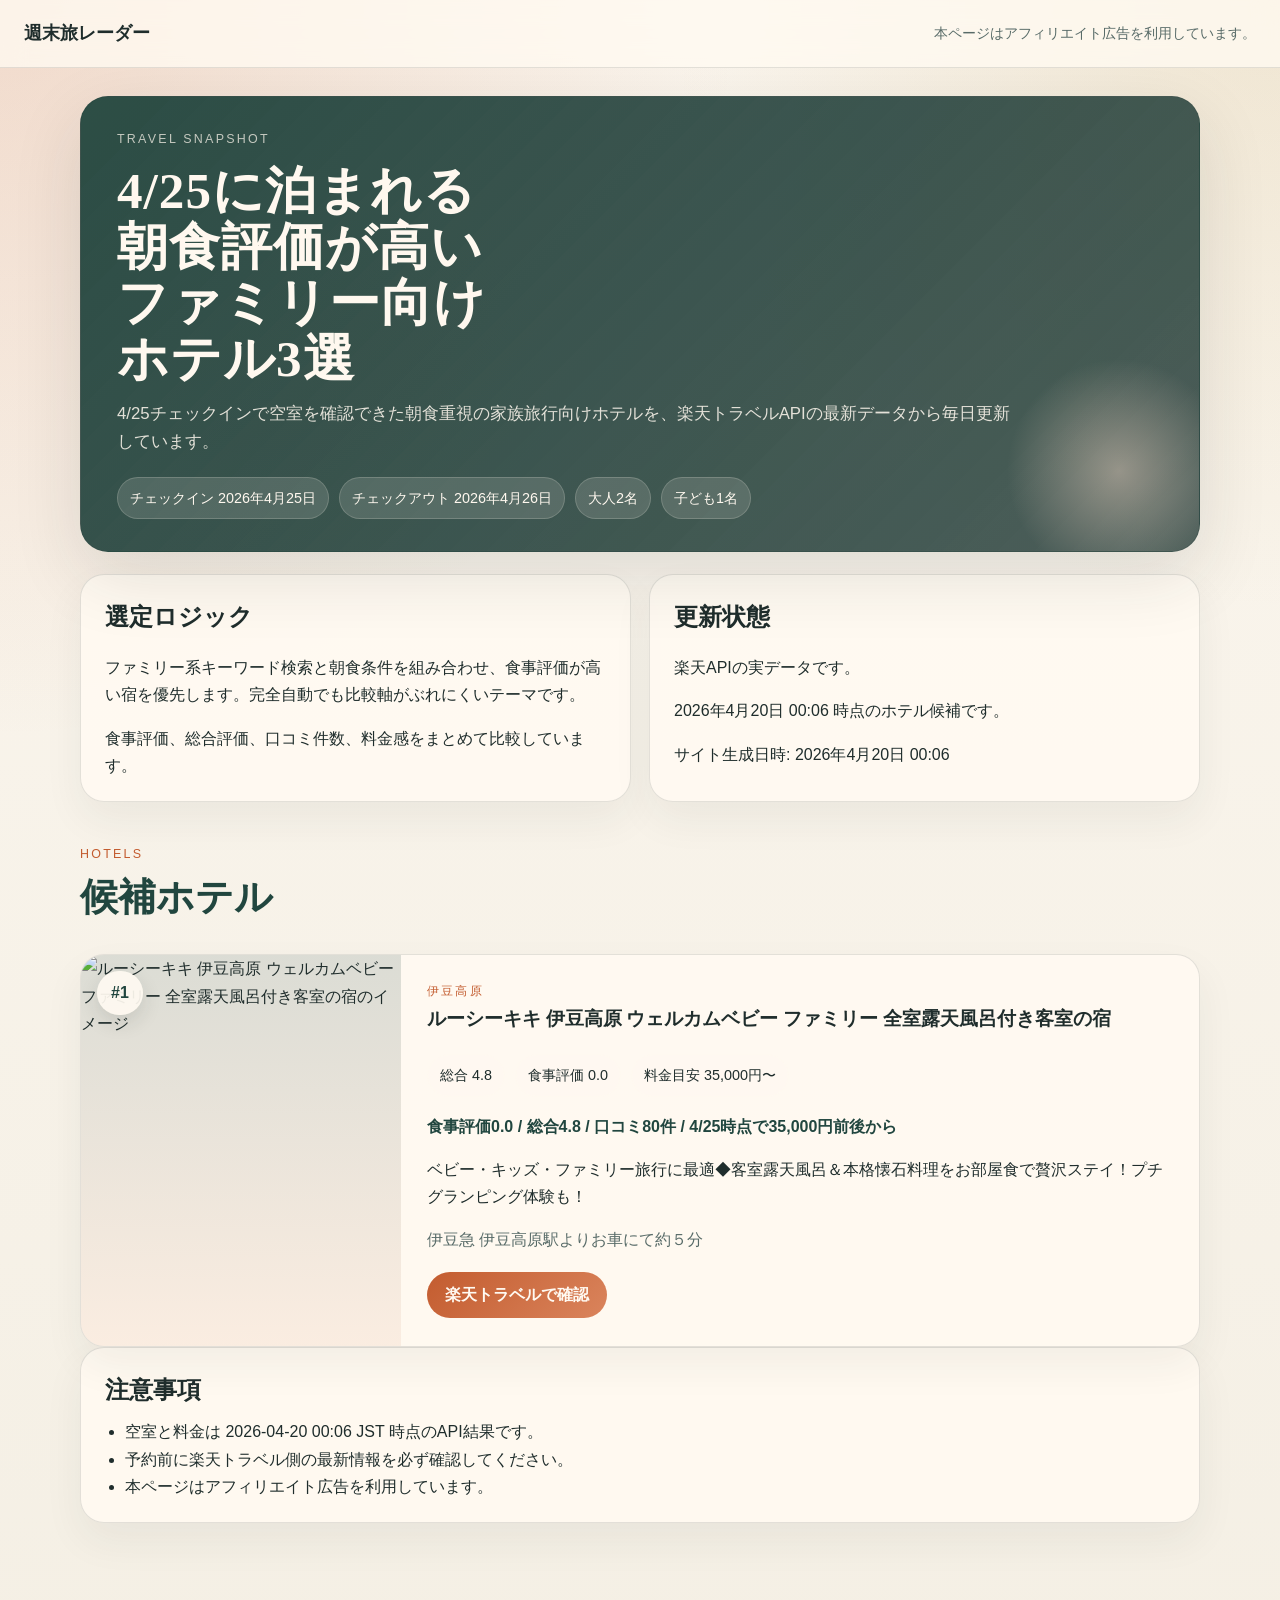
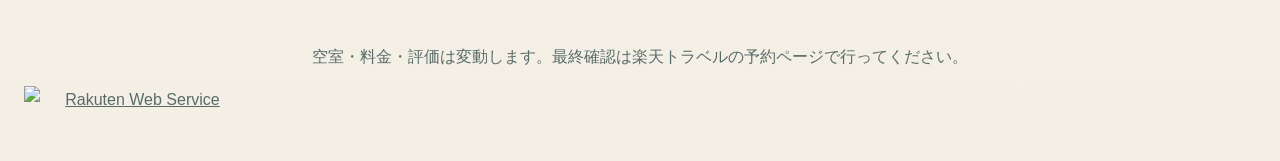
==== site/posts/family-breakfast/index.html @ 31a55001 "Update travel site (2026-04-20 00:06 JST)" ====
<!DOCTYPE html>
<html lang="ja">
<head>
  <meta charset="utf-8"/>
  <meta name="viewport" content="width=device-width, initial-scale=1"/>
  <title>4/25に泊まれる朝食評価が高いファミリー向けホテル3選</title>
  <meta name="description" content="4/25チェックインで空室を確認できた朝食重視の家族旅行向けホテルを、楽天トラベルAPIの最新データから毎日更新しています。"/>
  <link rel="canonical" href="https://choritomo.github.io/rakuten-travel/posts/family-breakfast/"/>
  <link rel="stylesheet" href="../../assets/site.css"/>
</head>
<body>
  <header class="topbar">
    <a class="home-link" href="../../">週末旅レーダー</a>
    <p>本ページはアフィリエイト広告を利用しています。</p>
  </header>
  
<main class="shell article-shell">
  <section class="hero compact">
    <p class="eyebrow">Travel Snapshot</p>
    <h1>4/25に泊まれる朝食評価が高いファミリー向けホテル3選</h1>
    <p class="hero-copy">4/25チェックインで空室を確認できた朝食重視の家族旅行向けホテルを、楽天トラベルAPIの最新データから毎日更新しています。</p>
    <div class="hero-meta">
      <span>チェックイン 2026年4月25日</span><span>チェックアウト 2026年4月26日</span><span>大人2名</span><span>子ども1名</span>
    </div>
  </section>
  <section class="info-grid">
    <article class="panel">
      <h2>選定ロジック</h2>
      <p>ファミリー系キーワード検索と朝食条件を組み合わせ、食事評価が高い宿を優先します。完全自動でも比較軸がぶれにくいテーマです。</p>
      <p>食事評価、総合評価、口コミ件数、料金感をまとめて比較しています。</p>
    </article>
    <article class="panel">
      <h2>更新状態</h2>
      <p>楽天APIの実データです。</p>
      <p>2026年4月20日 00:06 時点のホテル候補です。</p>
      <p>サイト生成日時: 2026年4月20日 00:06</p>
    </article>
  </section>
  <section class="section-head">
    <div>
      <p class="eyebrow">Hotels</p>
      <h2>候補ホテル</h2>
    </div>
  </section>
  <section class="hotel-list">
    
<article class="hotel-card">
  <div class="hotel-media">
    <span class="rank-badge">#1</span>
    <img src="https://img.travel.rakuten.co.jp/share/HOTEL/178404/178404.jpg" alt="ルーシーキキ 伊豆高原 ウェルカムベビー ファミリー 全室露天風呂付き客室の宿のイメージ"/>
  </div>
  <div class="hotel-content">
    <p class="eyebrow">伊豆高原</p>
    <h3>ルーシーキキ 伊豆高原 ウェルカムベビー ファミリー 全室露天風呂付き客室の宿</h3>
    <div class="badge-row"><span class="metric-badge">総合 4.8</span><span class="metric-badge">食事評価 0.0</span><span class="metric-badge">料金目安 35,000円〜</span></div>
    <p class="selection-reason">食事評価0.0 / 総合4.8 / 口コミ80件 / 4/25時点で35,000円前後から</p>
    <p>ベビー・キッズ・ファミリー旅行に最適◆客室露天風呂＆本格懐石料理をお部屋食で贅沢ステイ！プチグランピング体験も！</p>
    <div class="hotel-meta"><p>伊豆急 伊豆高原駅よりお車にて約５分</p></div>
    <a class="primary-link" href="https://hb.afl.rakuten.co.jp/hgc/4975249b.d9b572af.4975249c.aef03818/?pc=https%3A%2F%2Fimg.travel.rakuten.co.jp%2Fimage%2Ftr%2Fapi%2Fre%2FpvonD%2F%3Ff_no%3D178404" target="_blank" rel="noopener noreferrer">楽天トラベルで確認</a>
  </div>
</article>

  </section>
  <section class="panel">
    <h2>注意事項</h2>
    <ul class="notes">
      <li>空室と料金は 2026-04-20 00:06 JST 時点のAPI結果です。</li>
<li>予約前に楽天トラベル側の最新情報を必ず確認してください。</li>
<li>本ページはアフィリエイト広告を利用しています。</li>
    </ul>
  </section>
</main>

  <footer class="footer">
    <p>空室・料金・評価は変動します。最終確認は楽天トラベルの予約ページで行ってください。</p>
    <div class="credit"><a href="https://webservice.rakuten.co.jp/" target="_blank"><img src="https://webservice.rakuten.co.jp/img/credit/200709/credit_22121.gif" border="0" alt="Rakuten Web Service Center" title="Rakuten Web Service Center" width="221" height="21"/></a></div>
  </footer>
</body>
</html>
---- site/assets/site.css ----
:root {
  --bg: #f4efe4;
  --paper: rgba(255, 250, 241, 0.92);
  --ink: #1f2d2c;
  --muted: #586b68;
  --line: rgba(31, 45, 44, 0.12);
  --accent: #c35c2f;
  --accent-soft: #f4d9c7;
  --deep: #21463f;
  --gold: #bc9b53;
  --shadow: 0 24px 70px rgba(31, 45, 44, 0.12);
}

* {
  box-sizing: border-box;
}

html {
  scroll-behavior: smooth;
}

body {
  margin: 0;
  color: var(--ink);
  background:
    radial-gradient(circle at top left, rgba(195, 92, 47, 0.18), transparent 34%),
    radial-gradient(circle at top right, rgba(188, 155, 83, 0.18), transparent 28%),
    linear-gradient(180deg, #fbf6ee 0%, var(--bg) 100%);
  font-family: "BIZ UDPGothic", "Hiragino Sans", "Yu Gothic", sans-serif;
  line-height: 1.7;
}

a {
  color: inherit;
}

img {
  display: block;
  max-width: 100%;
}

.topbar {
  display: flex;
  justify-content: space-between;
  gap: 16px;
  align-items: center;
  padding: 18px 24px;
  border-bottom: 1px solid var(--line);
  background: rgba(255, 250, 241, 0.78);
  backdrop-filter: blur(12px);
  position: sticky;
  top: 0;
  z-index: 20;
}

.topbar p {
  margin: 0;
  color: var(--muted);
  font-size: 0.9rem;
}

.home-link {
  font-family: "Yu Mincho", "Hiragino Mincho ProN", "BIZ UDPMincho", serif;
  font-size: 1.15rem;
  font-weight: 700;
  text-decoration: none;
}

.shell {
  width: min(1120px, calc(100% - 32px));
  margin: 0 auto;
  padding: 28px 0 72px;
}

.hero {
  position: relative;
  overflow: hidden;
  padding: 40px;
  border: 1px solid rgba(31, 45, 44, 0.08);
  border-radius: 28px;
  background:
    linear-gradient(135deg, rgba(33, 70, 63, 0.95), rgba(27, 52, 49, 0.78)),
    linear-gradient(135deg, rgba(195, 92, 47, 0.18), transparent);
  color: #fff8ef;
  box-shadow: var(--shadow);
}

.hero::after {
  content: "";
  position: absolute;
  inset: auto -40px -40px auto;
  width: 240px;
  height: 240px;
  border-radius: 999px;
  background: radial-gradient(circle, rgba(244, 217, 199, 0.45), transparent 66%);
}

.hero.compact {
  padding: 32px 36px;
}

.hero h1 {
  margin: 12px 0 12px;
  max-width: 11ch;
  font-family: "Yu Mincho", "Hiragino Mincho ProN", "BIZ UDPMincho", serif;
  font-size: clamp(2.2rem, 5vw, 4.3rem);
  line-height: 1.1;
  letter-spacing: 0.02em;
}

.hero.compact h1 {
  max-width: 16ch;
  font-size: clamp(1.9rem, 4vw, 3.2rem);
}

.hero-copy {
  max-width: 56rem;
  margin: 0;
  color: rgba(255, 248, 239, 0.86);
  font-size: 1.05rem;
}

.eyebrow {
  margin: 0;
  color: rgba(255, 248, 239, 0.72);
  letter-spacing: 0.18em;
  text-transform: uppercase;
  font-size: 0.78rem;
}

.hero-meta,
.badge-row {
  display: flex;
  flex-wrap: wrap;
  gap: 10px;
  margin-top: 20px;
}

.hero-meta span,
.metric-badge {
  display: inline-flex;
  align-items: center;
  gap: 8px;
  padding: 8px 12px;
  border-radius: 999px;
  font-size: 0.9rem;
  background: rgba(255, 248, 239, 0.14);
  border: 1px solid rgba(255, 248, 239, 0.18);
}

.info-grid {
  display: grid;
  grid-template-columns: repeat(2, minmax(0, 1fr));
  gap: 18px;
  margin-top: 22px;
}

.panel,
.article-card,
.hotel-card {
  border: 1px solid var(--line);
  border-radius: 24px;
  background: var(--paper);
  box-shadow: 0 18px 40px rgba(31, 45, 44, 0.06);
}

.panel {
  padding: 22px 24px;
}

.error-card {
  border-color: rgba(195, 92, 47, 0.28);
  background: linear-gradient(180deg, rgba(255, 244, 238, 0.96), rgba(255, 250, 241, 0.96));
}

.error-detail {
  margin-top: 12px;
  padding: 12px 14px;
  border-radius: 16px;
  background: rgba(195, 92, 47, 0.08);
  color: #7f3417;
  font-weight: 700;
}

.error-list {
  margin: 14px 0 0;
  padding-left: 1.2rem;
  color: var(--muted);
}

.error-hint {
  margin-top: 14px;
  color: var(--muted);
  font-size: 0.95rem;
}

.panel h2,
.section-head h2,
.hotel-content h3,
.article-card h3 {
  margin: 0 0 8px;
  font-family: "Yu Mincho", "Hiragino Mincho ProN", "BIZ UDPMincho", serif;
}

.panel p:last-child,
.article-card p:last-child,
.hotel-content p:last-child {
  margin-bottom: 0;
}

.section-head {
  display: flex;
  align-items: end;
  justify-content: space-between;
  gap: 20px;
  margin-top: 42px;
  margin-bottom: 16px;
}

.section-head .eyebrow {
  color: var(--accent);
}

.section-head h2 {
  color: var(--deep);
  font-size: clamp(1.7rem, 3vw, 2.4rem);
}

.card-grid {
  display: grid;
  grid-template-columns: repeat(3, minmax(0, 1fr));
  gap: 18px;
}

.article-card {
  padding: 24px;
}

.article-card .eyebrow {
  color: var(--accent);
}

.article-card h3 {
  font-size: 1.45rem;
  line-height: 1.3;
}

.article-card a {
  text-decoration: none;
}

.ghost-link,
.primary-link {
  display: inline-flex;
  align-items: center;
  justify-content: center;
  min-height: 46px;
  border-radius: 999px;
  text-decoration: none;
  font-weight: 700;
}

.ghost-link {
  margin-top: 14px;
  padding: 0 16px;
  border: 1px solid var(--line);
}

.primary-link {
  margin-top: 18px;
  padding: 0 18px;
  background: linear-gradient(135deg, var(--accent), #da845c);
  color: #fffaf2;
}

.mini-list {
  color: var(--muted);
}

.topic-pills {
  display: flex;
  flex-wrap: wrap;
  gap: 10px;
  margin-top: 12px;
}

.topic-pills span {
  display: inline-flex;
  align-items: center;
  padding: 7px 11px;
  border-radius: 999px;
  background: rgba(33, 70, 63, 0.08);
  color: var(--deep);
  font-size: 0.84rem;
}

.hotel-list {
  display: grid;
  gap: 20px;
}

.hotel-card {
  display: grid;
  grid-template-columns: minmax(220px, 320px) 1fr;
  overflow: hidden;
}

.hotel-media {
  position: relative;
  min-height: 220px;
  background: linear-gradient(180deg, rgba(33, 70, 63, 0.16), rgba(195, 92, 47, 0.08));
}

.hotel-media img,
.image-fallback {
  width: 100%;
  height: 100%;
  object-fit: cover;
}

.image-fallback {
  display: grid;
  place-items: center;
  color: var(--muted);
  background:
    linear-gradient(135deg, rgba(188, 155, 83, 0.18), rgba(33, 70, 63, 0.12)),
    repeating-linear-gradient(
      135deg,
      transparent 0,
      transparent 14px,
      rgba(31, 45, 44, 0.04) 14px,
      rgba(31, 45, 44, 0.04) 28px
    );
}

.rank-badge {
  position: absolute;
  top: 16px;
  left: 16px;
  z-index: 1;
  padding: 8px 14px;
  border-radius: 999px;
  background: rgba(255, 250, 241, 0.92);
  color: var(--deep);
  font-weight: 700;
  box-shadow: 0 8px 20px rgba(31, 45, 44, 0.12);
}

.hotel-content {
  padding: 26px 26px 28px;
}

.hotel-content .eyebrow {
  color: var(--accent);
}

.selection-reason {
  margin: 16px 0 10px;
  color: var(--deep);
  font-weight: 700;
}

.hotel-meta p {
  color: var(--muted);
}

.footer {
  padding: 32px 24px 54px;
  text-align: center;
  color: var(--muted);
}

.credit {
  margin-top: 14px;
}

.top-banner {
  margin-bottom: 18px;
  padding: 14px 16px;
  border-radius: 18px;
  background: rgba(33, 70, 63, 0.08);
  border: 1px solid rgba(33, 70, 63, 0.12);
}

.top-banner.warning {
  background: rgba(195, 92, 47, 0.12);
  border-color: rgba(195, 92, 47, 0.2);
}

.notes {
  margin: 0;
  padding-left: 20px;
}

.setup-list ol {
  padding-left: 20px;
}

.status-stack {
  display: grid;
  gap: 10px;
}

.status-stack p {
  margin: 0;
}

.muted-note {
  color: var(--muted);
  font-size: 0.92rem;
}

.loading-card h3 {
  margin-top: 0;
}

@media (max-width: 900px) {
  .info-grid,
  .card-grid,
  .hotel-card {
    grid-template-columns: 1fr;
  }

  .hero {
    padding: 30px 24px;
  }

  .hero h1 {
    max-width: none;
  }

  .topbar {
    flex-direction: column;
    align-items: flex-start;
  }
}

@media (max-width: 640px) {
  .shell {
    width: min(100% - 20px, 1120px);
    padding-bottom: 56px;
  }

  .hotel-content,
  .panel,
  .article-card {
    padding: 20px;
  }

  .hero-meta span,
  .metric-badge {
    font-size: 0.82rem;
  }
}
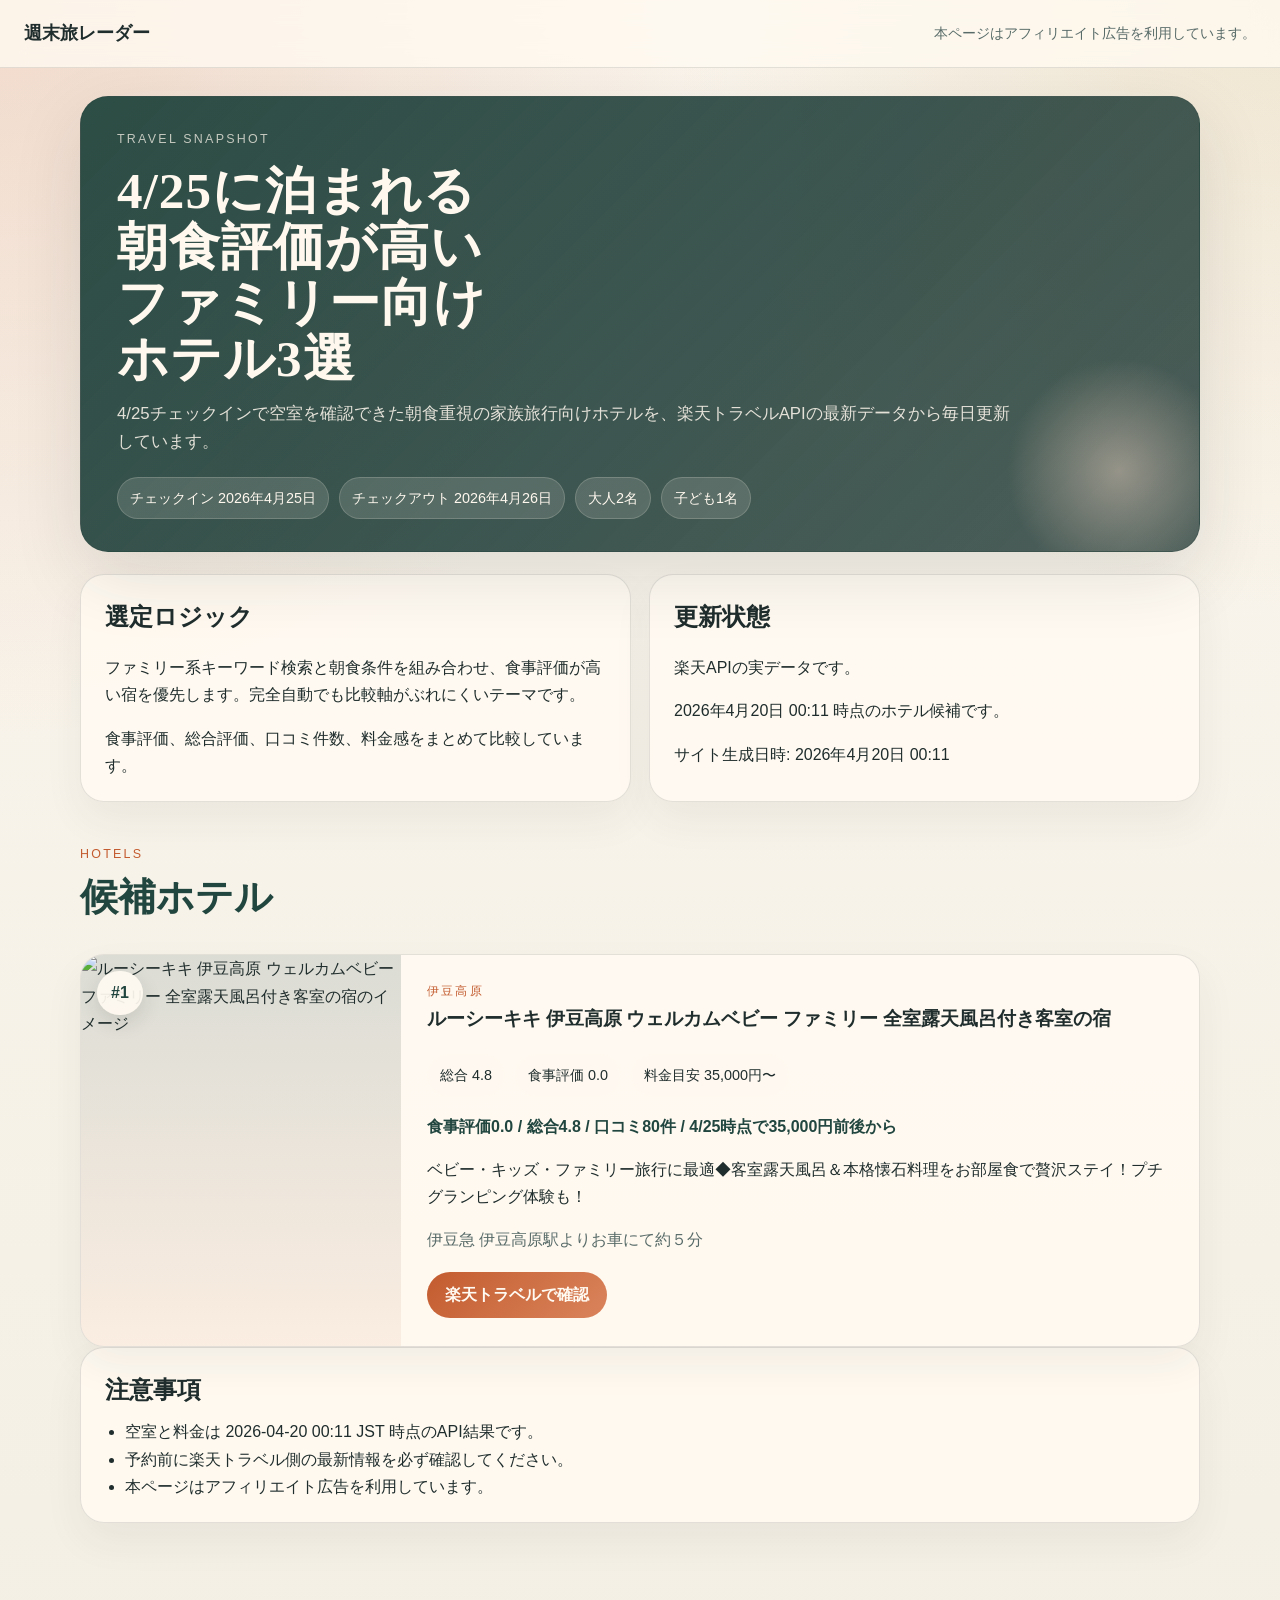
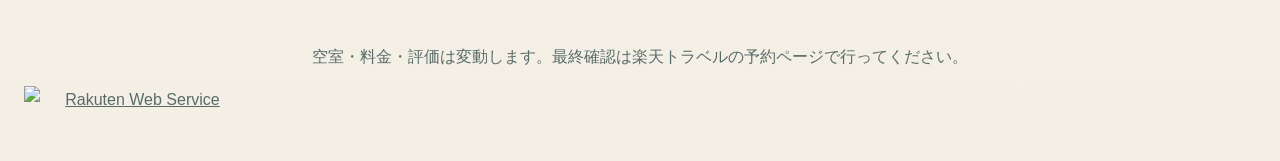
==== commit 794fb551: "Update travel site (2026-04-20 00:12 JST)" ====
--- a/site/posts/family-breakfast/index.html
+++ b/site/posts/family-breakfast/index.html
@@ -32,8 +32,8 @@
     <article class="panel">
       <h2>更新状態</h2>
       <p>楽天APIの実データです。</p>
-      <p>2026年4月20日 00:06 時点のホテル候補です。</p>
-      <p>サイト生成日時: 2026年4月20日 00:06</p>
+      <p>2026年4月20日 00:11 時点のホテル候補です。</p>
+      <p>サイト生成日時: 2026年4月20日 00:11</p>
     </article>
   </section>
   <section class="section-head">
@@ -64,7 +64,7 @@
   <section class="panel">
     <h2>注意事項</h2>
     <ul class="notes">
-      <li>空室と料金は 2026-04-20 00:06 JST 時点のAPI結果です。</li>
+      <li>空室と料金は 2026-04-20 00:11 JST 時点のAPI結果です。</li>
 <li>予約前に楽天トラベル側の最新情報を必ず確認してください。</li>
 <li>本ページはアフィリエイト広告を利用しています。</li>
     </ul>
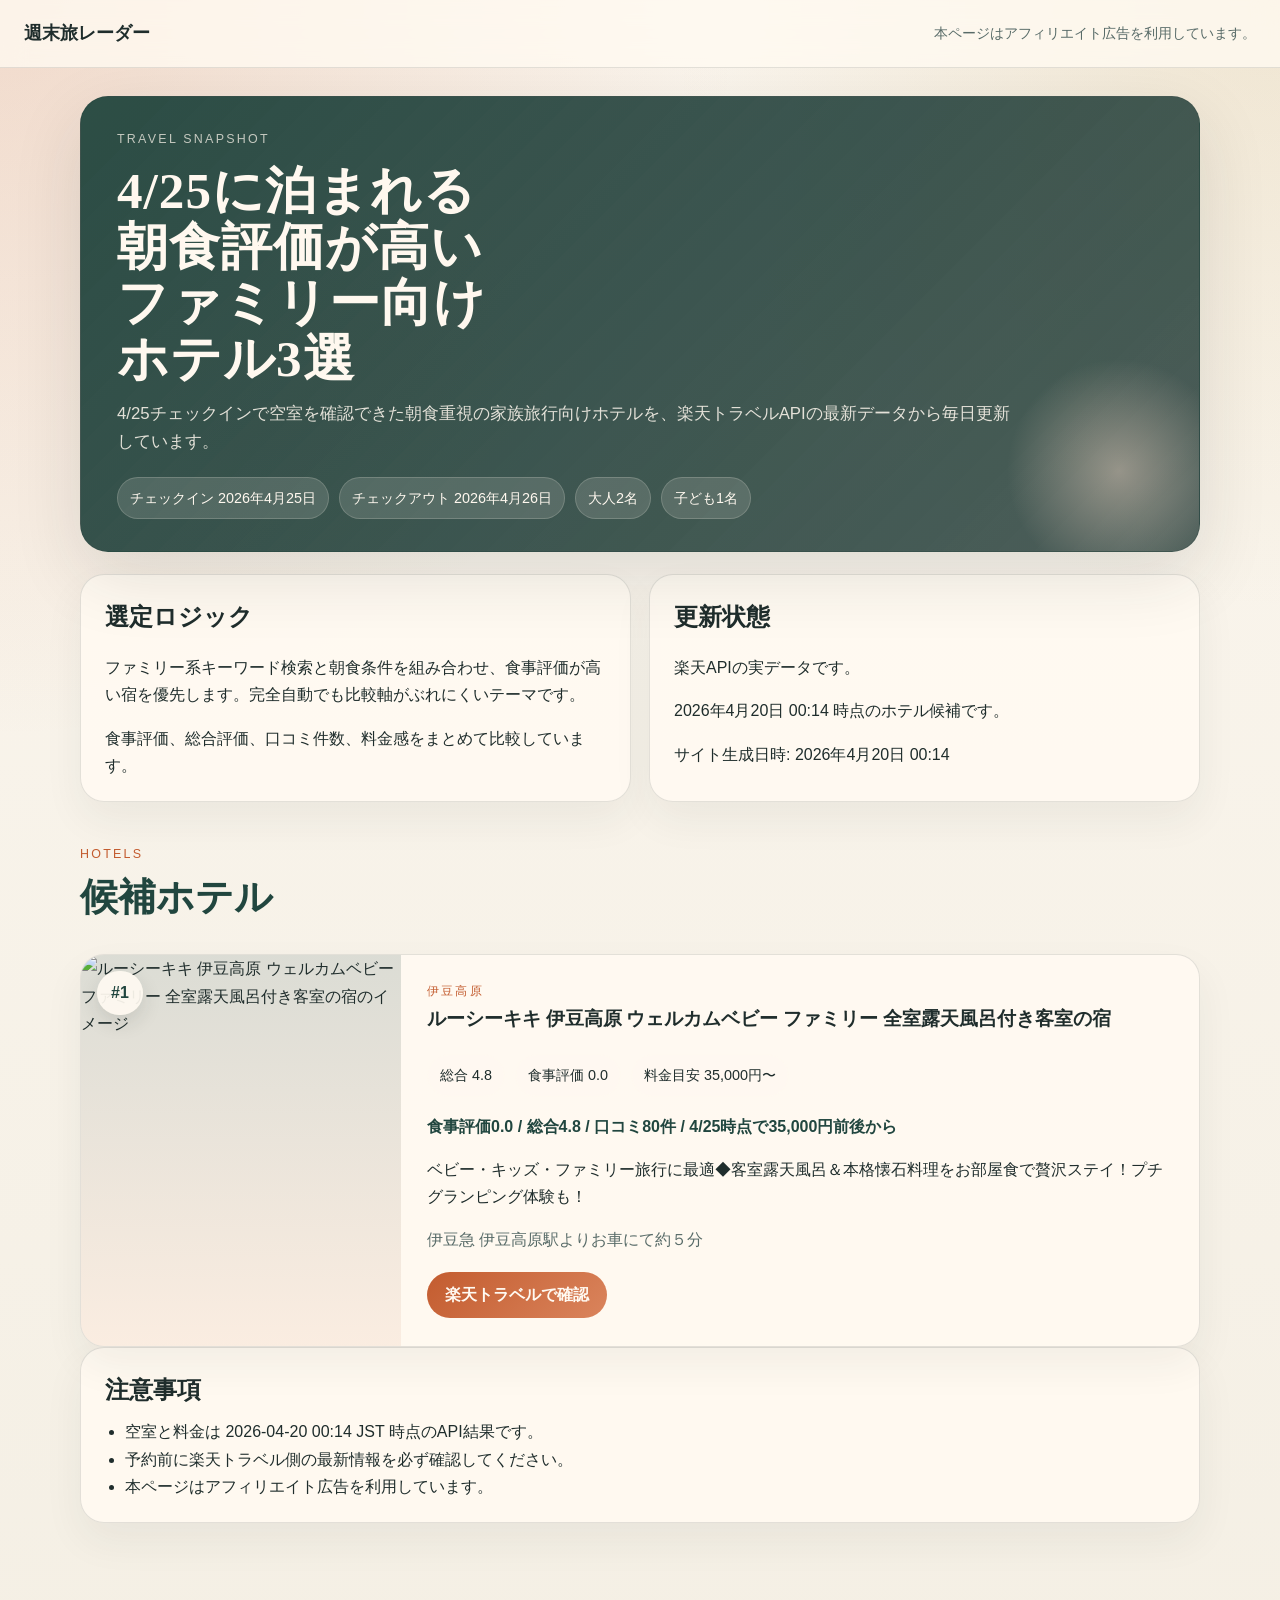
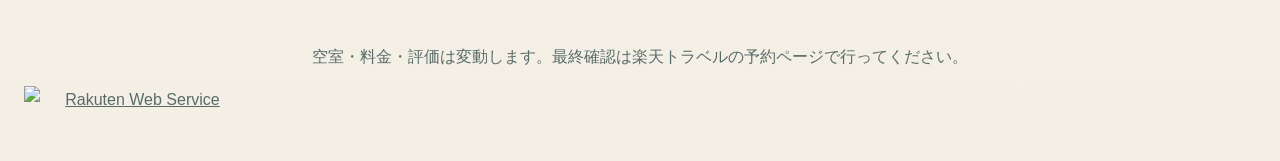
==== commit 2b0aacf8: "Update travel site (2026-04-20 00:15 JST)" ====
--- a/site/posts/family-breakfast/index.html
+++ b/site/posts/family-breakfast/index.html
@@ -32,8 +32,8 @@
     <article class="panel">
       <h2>更新状態</h2>
       <p>楽天APIの実データです。</p>
-      <p>2026年4月20日 00:11 時点のホテル候補です。</p>
-      <p>サイト生成日時: 2026年4月20日 00:11</p>
+      <p>2026年4月20日 00:14 時点のホテル候補です。</p>
+      <p>サイト生成日時: 2026年4月20日 00:14</p>
     </article>
   </section>
   <section class="section-head">
@@ -64,7 +64,7 @@
   <section class="panel">
     <h2>注意事項</h2>
     <ul class="notes">
-      <li>空室と料金は 2026-04-20 00:11 JST 時点のAPI結果です。</li>
+      <li>空室と料金は 2026-04-20 00:14 JST 時点のAPI結果です。</li>
 <li>予約前に楽天トラベル側の最新情報を必ず確認してください。</li>
 <li>本ページはアフィリエイト広告を利用しています。</li>
     </ul>
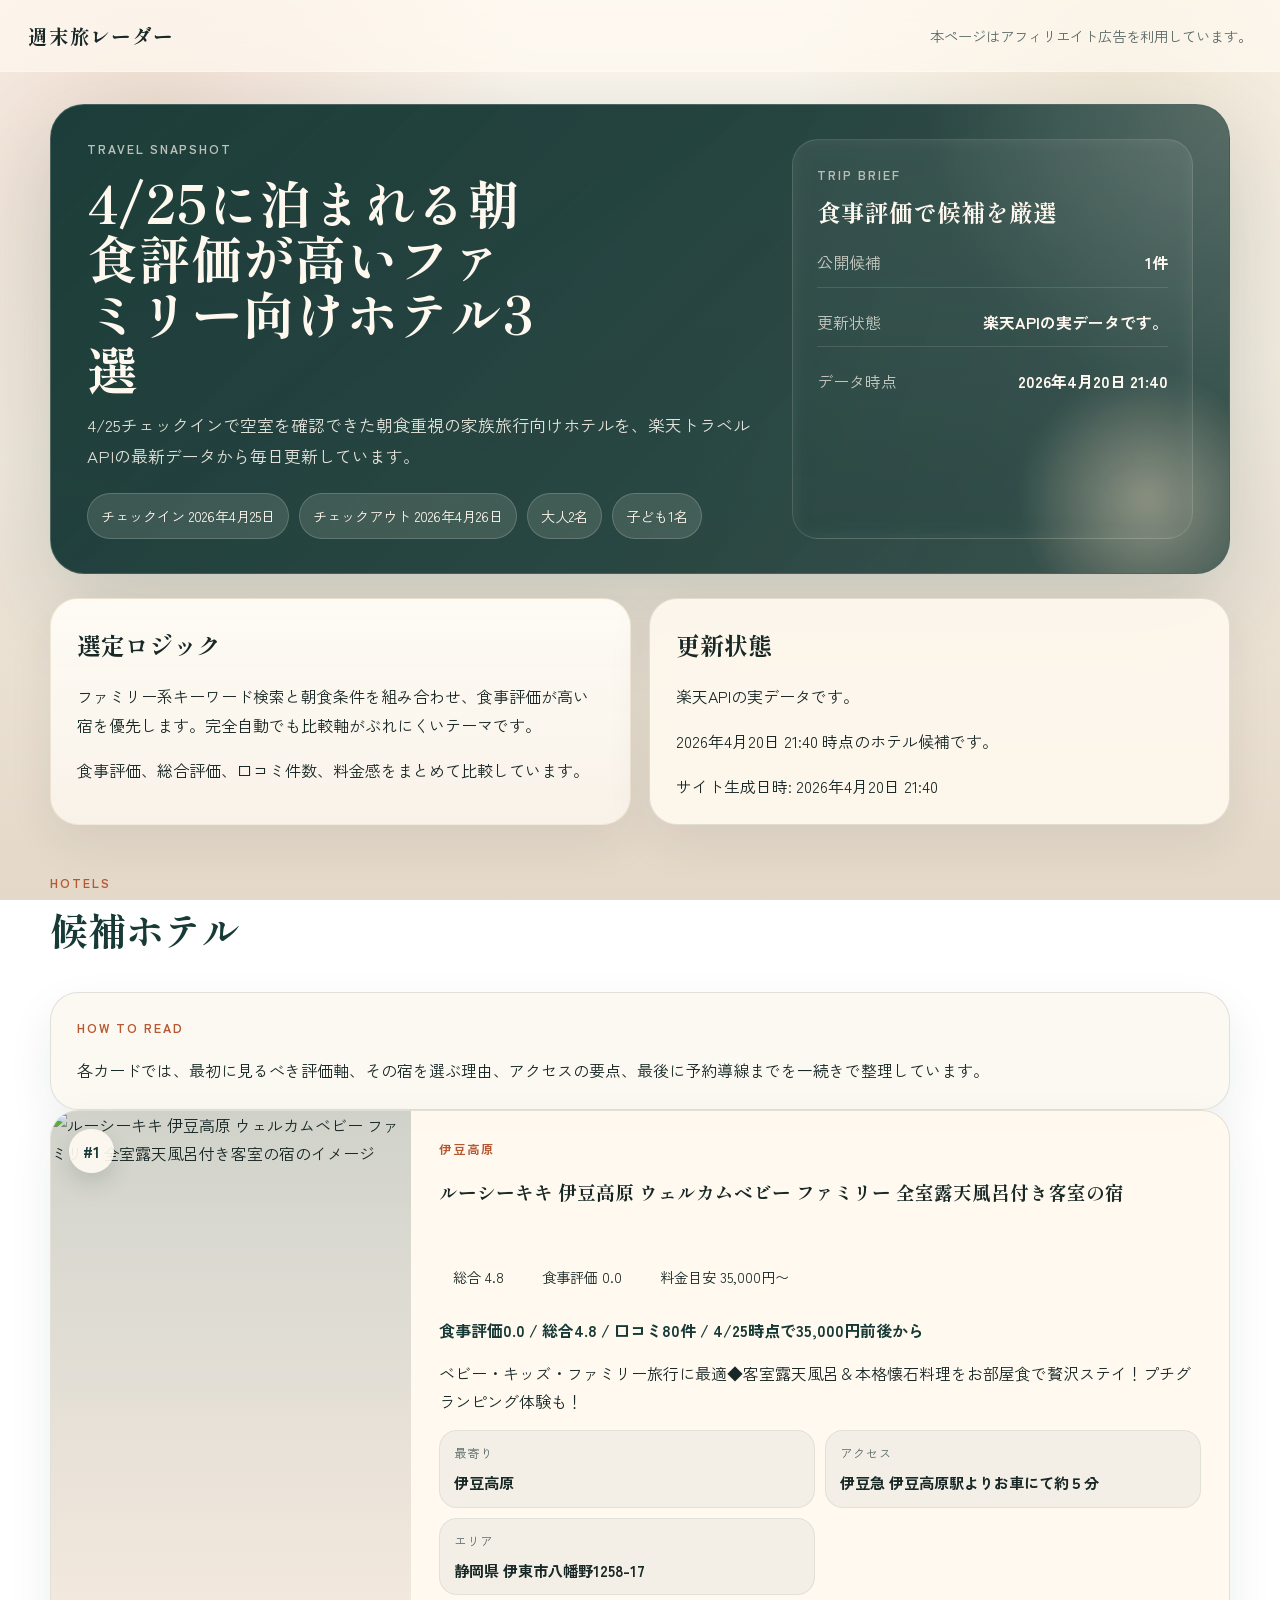
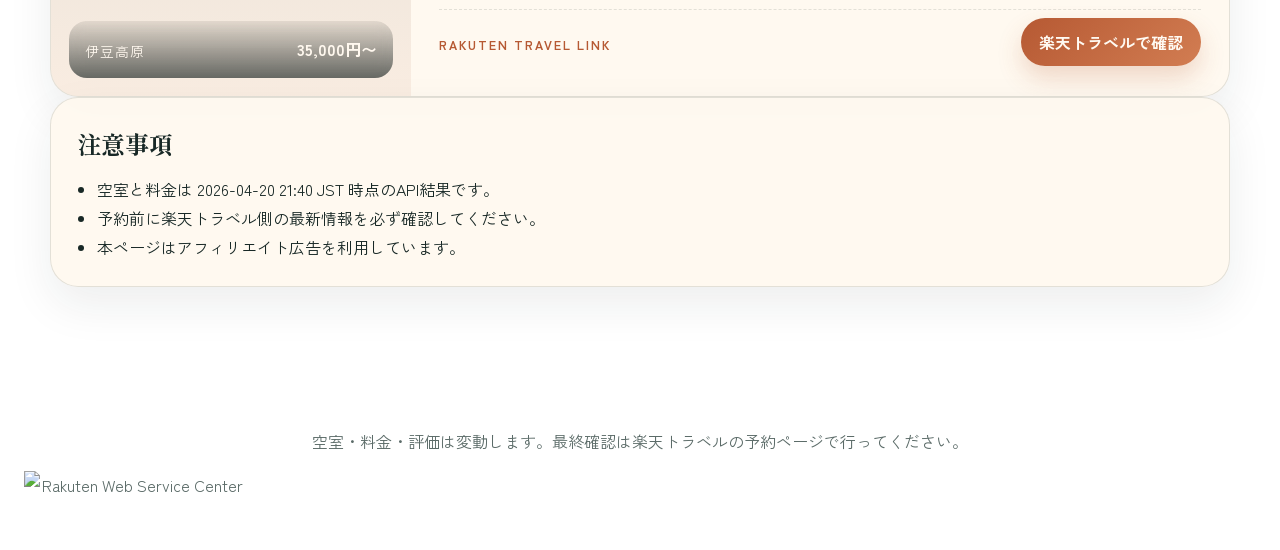
==== commit a28922c1: "Update travel site (2026-04-20 21:41 JST)" ====
--- a/site/posts/family-breakfast/index.html
+++ b/site/posts/family-breakfast/index.html
@@ -5,7 +5,11 @@
   <meta name="viewport" content="width=device-width, initial-scale=1"/>
   <title>4/25に泊まれる朝食評価が高いファミリー向けホテル3選</title>
   <meta name="description" content="4/25チェックインで空室を確認できた朝食重視の家族旅行向けホテルを、楽天トラベルAPIの最新データから毎日更新しています。"/>
+  <meta name="theme-color" content="#173a37"/>
   <link rel="canonical" href="https://choritomo.github.io/rakuten-travel/posts/family-breakfast/"/>
+  <link rel="preconnect" href="https://fonts.googleapis.com"/>
+  <link rel="preconnect" href="https://fonts.gstatic.com" crossorigin/>
+  <link href="https://fonts.googleapis.com/css2?family=Shippori+Mincho:wght@500;700;800&family=Zen+Kaku+Gothic+New:wght@400;500;700&display=swap" rel="stylesheet"/>
   <link rel="stylesheet" href="../../assets/site.css"/>
 </head>
 <body>
@@ -15,16 +19,29 @@
   </header>
   
 <main class="shell article-shell">
-  <section class="hero compact">
-    <p class="eyebrow">Travel Snapshot</p>
-    <h1>4/25に泊まれる朝食評価が高いファミリー向けホテル3選</h1>
-    <p class="hero-copy">4/25チェックインで空室を確認できた朝食重視の家族旅行向けホテルを、楽天トラベルAPIの最新データから毎日更新しています。</p>
-    <div class="hero-meta">
-      <span>チェックイン 2026年4月25日</span><span>チェックアウト 2026年4月26日</span><span>大人2名</span><span>子ども1名</span>
+  <section class="hero compact hero-grid article-hero">
+    <div class="hero-main">
+      <p class="eyebrow">Travel Snapshot</p>
+      <h1>4/25に泊まれる朝食評価が高いファミリー向けホテル3選</h1>
+      <p class="hero-copy">4/25チェックインで空室を確認できた朝食重視の家族旅行向けホテルを、楽天トラベルAPIの最新データから毎日更新しています。</p>
+      <div class="hero-meta">
+        <span>チェックイン 2026年4月25日</span><span>チェックアウト 2026年4月26日</span><span>大人2名</span><span>子ども1名</span>
+      </div>
     </div>
+    <aside class="hero-aside">
+      <div class="hero-aside-card">
+        <p class="micro-label">Trip Brief</p>
+        <h2>食事評価で候補を厳選</h2>
+        <ul class="brief-list">
+          <li><span>公開候補</span><strong>1件</strong></li>
+          <li><span>更新状態</span><strong>楽天APIの実データです。</strong></li>
+          <li><span>データ時点</span><strong>2026年4月20日 21:40</strong></li>
+        </ul>
+      </div>
+    </aside>
   </section>
-  <section class="info-grid">
-    <article class="panel">
+  <section class="info-grid info-grid-rich">
+    <article class="panel panel-emphasis">
       <h2>選定ロジック</h2>
       <p>ファミリー系キーワード検索と朝食条件を組み合わせ、食事評価が高い宿を優先します。完全自動でも比較軸がぶれにくいテーマです。</p>
       <p>食事評価、総合評価、口コミ件数、料金感をまとめて比較しています。</p>
@@ -32,8 +49,8 @@
     <article class="panel">
       <h2>更新状態</h2>
       <p>楽天APIの実データです。</p>
-      <p>2026年4月20日 00:14 時点のホテル候補です。</p>
-      <p>サイト生成日時: 2026年4月20日 00:14</p>
+      <p>2026年4月20日 21:40 時点のホテル候補です。</p>
+      <p>サイト生成日時: 2026年4月20日 21:40</p>
     </article>
   </section>
   <section class="section-head">
@@ -42,21 +59,34 @@
       <h2>候補ホテル</h2>
     </div>
   </section>
+  <section class="panel panel-soft article-summary">
+    <p class="micro-label">How To Read</p>
+    <p>各カードでは、最初に見るべき評価軸、その宿を選ぶ理由、アクセスの要点、最後に予約導線までを一続きで整理しています。</p>
+  </section>
   <section class="hotel-list">
     
 <article class="hotel-card">
   <div class="hotel-media">
     <span class="rank-badge">#1</span>
     <img src="https://img.travel.rakuten.co.jp/share/HOTEL/178404/178404.jpg" alt="ルーシーキキ 伊豆高原 ウェルカムベビー ファミリー 全室露天風呂付き客室の宿のイメージ"/>
+    <div class="hotel-media-overlay">
+      <span>伊豆高原</span>
+      <strong>35,000円〜</strong>
+    </div>
   </div>
   <div class="hotel-content">
     <p class="eyebrow">伊豆高原</p>
     <h3>ルーシーキキ 伊豆高原 ウェルカムベビー ファミリー 全室露天風呂付き客室の宿</h3>
     <div class="badge-row"><span class="metric-badge">総合 4.8</span><span class="metric-badge">食事評価 0.0</span><span class="metric-badge">料金目安 35,000円〜</span></div>
     <p class="selection-reason">食事評価0.0 / 総合4.8 / 口コミ80件 / 4/25時点で35,000円前後から</p>
-    <p>ベビー・キッズ・ファミリー旅行に最適◆客室露天風呂＆本格懐石料理をお部屋食で贅沢ステイ！プチグランピング体験も！</p>
-    <div class="hotel-meta"><p>伊豆急 伊豆高原駅よりお車にて約５分</p></div>
-    <a class="primary-link" href="https://hb.afl.rakuten.co.jp/hgc/4975249b.d9b572af.4975249c.aef03818/?pc=https%3A%2F%2Fimg.travel.rakuten.co.jp%2Fimage%2Ftr%2Fapi%2Fre%2FpvonD%2F%3Ff_no%3D178404" target="_blank" rel="noopener noreferrer">楽天トラベルで確認</a>
+    <p class="hotel-description">ベビー・キッズ・ファミリー旅行に最適◆客室露天風呂＆本格懐石料理をお部屋食で贅沢ステイ！プチグランピング体験も！</p>
+    <div class="hotel-meta-grid">
+      <div class="meta-item"><span>最寄り</span><strong>伊豆高原</strong></div><div class="meta-item"><span>アクセス</span><strong>伊豆急 伊豆高原駅よりお車にて約５分</strong></div><div class="meta-item"><span>エリア</span><strong>静岡県 伊東市八幡野1258-17</strong></div>
+    </div>
+    <div class="hotel-footer">
+      <p class="micro-label">Rakuten Travel Link</p>
+      <a class="primary-link" href="https://hb.afl.rakuten.co.jp/hgc/4975249b.d9b572af.4975249c.aef03818/?pc=https%3A%2F%2Fimg.travel.rakuten.co.jp%2Fimage%2Ftr%2Fapi%2Fre%2FpvonD%2F%3Ff_no%3D178404" target="_blank" rel="noopener noreferrer">楽天トラベルで確認</a>
+    </div>
   </div>
 </article>
 
@@ -64,7 +94,7 @@
   <section class="panel">
     <h2>注意事項</h2>
     <ul class="notes">
-      <li>空室と料金は 2026-04-20 00:14 JST 時点のAPI結果です。</li>
+      <li>空室と料金は 2026-04-20 21:40 JST 時点のAPI結果です。</li>
 <li>予約前に楽天トラベル側の最新情報を必ず確認してください。</li>
 <li>本ページはアフィリエイト広告を利用しています。</li>
     </ul>
--- a/site/assets/site.css
+++ b/site/assets/site.css
@@ -1,14 +1,21 @@
 :root {
-  --bg: #f4efe4;
-  --paper: rgba(255, 250, 241, 0.92);
-  --ink: #1f2d2c;
-  --muted: #586b68;
-  --line: rgba(31, 45, 44, 0.12);
-  --accent: #c35c2f;
-  --accent-soft: #f4d9c7;
-  --deep: #21463f;
-  --gold: #bc9b53;
-  --shadow: 0 24px 70px rgba(31, 45, 44, 0.12);
+  --bg: #efe7da;
+  --bg-deep: #e4d8c8;
+  --surface: rgba(255, 249, 239, 0.9);
+  --surface-strong: #fffaf1;
+  --surface-muted: rgba(247, 239, 228, 0.88);
+  --ink: #182826;
+  --muted: #5b6b68;
+  --line: rgba(24, 40, 38, 0.12);
+  --line-strong: rgba(24, 40, 38, 0.18);
+  --accent: #b65933;
+  --accent-deep: #8e4322;
+  --accent-soft: rgba(182, 89, 51, 0.1);
+  --deep: #173a37;
+  --deep-soft: #2a5a54;
+  --gold: #b99553;
+  --hero-shadow: 0 32px 90px rgba(23, 58, 55, 0.18);
+  --card-shadow: 0 18px 45px rgba(24, 40, 38, 0.08);
 }
 
 * {
@@ -23,11 +30,28 @@
   margin: 0;
   color: var(--ink);
   background:
-    radial-gradient(circle at top left, rgba(195, 92, 47, 0.18), transparent 34%),
-    radial-gradient(circle at top right, rgba(188, 155, 83, 0.18), transparent 28%),
-    linear-gradient(180deg, #fbf6ee 0%, var(--bg) 100%);
-  font-family: "BIZ UDPGothic", "Hiragino Sans", "Yu Gothic", sans-serif;
-  line-height: 1.7;
+    radial-gradient(circle at 12% 12%, rgba(182, 89, 51, 0.14), transparent 28%),
+    radial-gradient(circle at 88% 6%, rgba(185, 149, 83, 0.16), transparent 24%),
+    linear-gradient(180deg, #fbf7f0 0%, var(--bg) 54%, var(--bg-deep) 100%);
+  background-attachment: fixed;
+  font-family: "Zen Kaku Gothic New", "Hiragino Sans", sans-serif;
+  line-height: 1.8;
+}
+
+body::before {
+  content: "";
+  position: fixed;
+  inset: 0;
+  pointer-events: none;
+  background:
+    repeating-linear-gradient(
+      90deg,
+      rgba(255, 255, 255, 0.08) 0,
+      rgba(255, 255, 255, 0.08) 1px,
+      transparent 1px,
+      transparent 120px
+    );
+  mask-image: linear-gradient(180deg, rgba(0, 0, 0, 0.3), transparent 85%);
 }
 
 a {
@@ -44,10 +68,10 @@
   justify-content: space-between;
   gap: 16px;
   align-items: center;
-  padding: 18px 24px;
-  border-bottom: 1px solid var(--line);
-  background: rgba(255, 250, 241, 0.78);
-  backdrop-filter: blur(12px);
+  padding: 18px 28px;
+  border-bottom: 1px solid rgba(255, 255, 255, 0.24);
+  background: rgba(255, 250, 241, 0.68);
+  backdrop-filter: blur(18px);
   position: sticky;
   top: 0;
   z-index: 20;
@@ -60,72 +84,128 @@
 }
 
 .home-link {
-  font-family: "Yu Mincho", "Hiragino Mincho ProN", "BIZ UDPMincho", serif;
-  font-size: 1.15rem;
-  font-weight: 700;
+  font-family: "Shippori Mincho", "Hiragino Mincho ProN", serif;
+  font-size: 1.22rem;
+  font-weight: 800;
+  letter-spacing: 0.04em;
   text-decoration: none;
 }
 
 .shell {
-  width: min(1120px, calc(100% - 32px));
+  width: min(1180px, calc(100% - 40px));
   margin: 0 auto;
-  padding: 28px 0 72px;
+  padding: 32px 0 84px;
+}
+
+.hero,
+.panel,
+.article-card,
+.hotel-card,
+.feature-chip {
+  animation: rise-in 0.72s cubic-bezier(0.22, 1, 0.36, 1) both;
+}
+
+.hero-grid {
+  display: grid;
+  grid-template-columns: minmax(0, 1.45fr) minmax(280px, 0.85fr);
+  gap: 22px;
+  align-items: stretch;
 }
 
 .hero {
   position: relative;
   overflow: hidden;
-  padding: 40px;
-  border: 1px solid rgba(31, 45, 44, 0.08);
-  border-radius: 28px;
+  padding: 42px;
+  border: 1px solid rgba(255, 255, 255, 0.16);
+  border-radius: 34px;
   background:
-    linear-gradient(135deg, rgba(33, 70, 63, 0.95), rgba(27, 52, 49, 0.78)),
-    linear-gradient(135deg, rgba(195, 92, 47, 0.18), transparent);
+    linear-gradient(135deg, rgba(23, 58, 55, 0.98), rgba(28, 58, 54, 0.9)),
+    linear-gradient(145deg, rgba(182, 89, 51, 0.26), transparent 45%);
   color: #fff8ef;
-  box-shadow: var(--shadow);
+  box-shadow: var(--hero-shadow);
+}
+
+.hero::before {
+  content: "";
+  position: absolute;
+  inset: 0;
+  background:
+    radial-gradient(circle at top right, rgba(255, 246, 229, 0.18), transparent 24%),
+    linear-gradient(110deg, transparent 55%, rgba(255, 255, 255, 0.05) 100%);
+  pointer-events: none;
 }
 
 .hero::after {
   content: "";
   position: absolute;
-  inset: auto -40px -40px auto;
-  width: 240px;
-  height: 240px;
+  inset: auto -48px -58px auto;
+  width: 260px;
+  height: 260px;
   border-radius: 999px;
-  background: radial-gradient(circle, rgba(244, 217, 199, 0.45), transparent 66%);
+  background: radial-gradient(circle, rgba(255, 232, 200, 0.42), transparent 70%);
 }
 
 .hero.compact {
-  padding: 32px 36px;
+  padding: 34px 36px;
+}
+
+.hero-main,
+.hero-aside {
+  position: relative;
+  z-index: 1;
+}
+
+.hero-main {
+  display: flex;
+  flex-direction: column;
+  justify-content: space-between;
 }
 
 .hero h1 {
-  margin: 12px 0 12px;
+  margin: 14px 0 14px;
   max-width: 11ch;
-  font-family: "Yu Mincho", "Hiragino Mincho ProN", "BIZ UDPMincho", serif;
-  font-size: clamp(2.2rem, 5vw, 4.3rem);
-  line-height: 1.1;
+  font-family: "Shippori Mincho", "Hiragino Mincho ProN", serif;
+  font-size: clamp(2.55rem, 5vw, 4.8rem);
+  line-height: 1.08;
   letter-spacing: 0.02em;
 }
 
 .hero.compact h1 {
-  max-width: 16ch;
-  font-size: clamp(1.9rem, 4vw, 3.2rem);
+  max-width: 15ch;
+  font-size: clamp(2rem, 4vw, 3.35rem);
 }
 
 .hero-copy {
   max-width: 56rem;
   margin: 0;
-  color: rgba(255, 248, 239, 0.86);
-  font-size: 1.05rem;
+  color: rgba(255, 248, 239, 0.88);
+  font-size: 1.06rem;
 }
 
 .eyebrow {
   margin: 0;
-  color: rgba(255, 248, 239, 0.72);
-  letter-spacing: 0.18em;
+  color: var(--accent);
+  letter-spacing: 0.16em;
   text-transform: uppercase;
+  font-size: 0.76rem;
+  font-weight: 700;
+}
+
+.hero .eyebrow {
+  color: rgba(255, 248, 239, 0.7);
+}
+
+.micro-label {
+  margin: 0 0 10px;
   font-size: 0.78rem;
+  letter-spacing: 0.16em;
+  text-transform: uppercase;
+  color: var(--accent);
+  font-weight: 700;
+}
+
+.hero .micro-label {
+  color: rgba(255, 248, 239, 0.66);
 }
 
 .hero-meta,
@@ -133,73 +213,157 @@
   display: flex;
   flex-wrap: wrap;
   gap: 10px;
-  margin-top: 20px;
+  margin-top: 22px;
 }
 
 .hero-meta span,
 .metric-badge {
   display: inline-flex;
   align-items: center;
+  justify-content: center;
   gap: 8px;
-  padding: 8px 12px;
+  padding: 9px 13px;
   border-radius: 999px;
-  font-size: 0.9rem;
-  background: rgba(255, 248, 239, 0.14);
+  font-size: 0.89rem;
+  background: rgba(255, 248, 239, 0.12);
   border: 1px solid rgba(255, 248, 239, 0.18);
 }
 
+.hero-actions {
+  display: flex;
+  flex-wrap: wrap;
+  gap: 12px;
+  margin-top: 26px;
+}
+
+.hero-aside {
+  display: grid;
+  gap: 14px;
+}
+
+.hero-aside-card {
+  padding: 24px;
+  min-height: 188px;
+  border-radius: 26px;
+  background:
+    linear-gradient(180deg, rgba(255, 248, 239, 0.12), rgba(255, 248, 239, 0.06));
+  border: 1px solid rgba(255, 248, 239, 0.12);
+  backdrop-filter: blur(8px);
+}
+
+.hero-aside-card h2 {
+  margin: 0 0 10px;
+  font-family: "Shippori Mincho", "Hiragino Mincho ProN", serif;
+  font-size: 1.48rem;
+  line-height: 1.32;
+}
+
+.hero-aside-card p:last-child {
+  margin-bottom: 0;
+  color: rgba(255, 248, 239, 0.82);
+}
+
+.hero-stat-grid {
+  display: grid;
+  grid-template-columns: repeat(3, minmax(0, 1fr));
+  gap: 12px;
+}
+
+.hero-stat {
+  padding: 18px 16px;
+  border-radius: 22px;
+  background: rgba(255, 248, 239, 0.08);
+  border: 1px solid rgba(255, 248, 239, 0.1);
+}
+
+.hero-stat-value {
+  display: block;
+  font-family: "Shippori Mincho", "Hiragino Mincho ProN", serif;
+  font-size: 1.24rem;
+  font-weight: 700;
+  color: #fff9f1;
+}
+
+.hero-stat-label {
+  display: block;
+  margin-top: 6px;
+  font-size: 0.82rem;
+  color: rgba(255, 248, 239, 0.74);
+}
+
+.feature-strip,
+.editorial-band {
+  display: grid;
+  gap: 16px;
+  margin-top: 22px;
+}
+
+.feature-strip {
+  grid-template-columns: repeat(3, minmax(0, 1fr));
+}
+
+.feature-chip {
+  padding: 18px 20px;
+  border-radius: 24px;
+  background: rgba(255, 251, 245, 0.72);
+  border: 1px solid rgba(24, 40, 38, 0.08);
+  box-shadow: var(--card-shadow);
+}
+
+.feature-chip strong {
+  display: block;
+  font-size: 1rem;
+  line-height: 1.55;
+}
+
+.info-grid,
+.editorial-band {
+  grid-template-columns: repeat(2, minmax(0, 1fr));
+}
+
 .info-grid {
   display: grid;
-  grid-template-columns: repeat(2, minmax(0, 1fr));
   gap: 18px;
-  margin-top: 22px;
+  margin-top: 24px;
+}
+
+.info-grid-rich {
+  align-items: stretch;
 }
 
 .panel,
 .article-card,
 .hotel-card {
   border: 1px solid var(--line);
-  border-radius: 24px;
-  background: var(--paper);
-  box-shadow: 0 18px 40px rgba(31, 45, 44, 0.06);
+  border-radius: 28px;
+  background: var(--surface);
+  box-shadow: var(--card-shadow);
 }
 
 .panel {
-  padding: 22px 24px;
-}
-
-.error-card {
-  border-color: rgba(195, 92, 47, 0.28);
-  background: linear-gradient(180deg, rgba(255, 244, 238, 0.96), rgba(255, 250, 241, 0.96));
-}
-
-.error-detail {
-  margin-top: 12px;
-  padding: 12px 14px;
-  border-radius: 16px;
-  background: rgba(195, 92, 47, 0.08);
-  color: #7f3417;
-  font-weight: 700;
-}
-
-.error-list {
-  margin: 14px 0 0;
-  padding-left: 1.2rem;
-  color: var(--muted);
-}
-
-.error-hint {
-  margin-top: 14px;
-  color: var(--muted);
-  font-size: 0.95rem;
+  padding: 24px 26px;
+}
+
+.panel-emphasis {
+  background:
+    linear-gradient(180deg, rgba(255, 252, 246, 0.96), rgba(249, 243, 234, 0.94));
+  border-color: rgba(185, 149, 83, 0.18);
+}
+
+.panel-soft {
+  background: rgba(252, 248, 240, 0.76);
+}
+
+.article-summary {
+  margin-top: 18px;
 }
 
 .panel h2,
 .section-head h2,
 .hotel-content h3,
 .article-card h3 {
-  margin: 0 0 8px;
-  font-family: "Yu Mincho", "Hiragino Mincho ProN", "BIZ UDPMincho", serif;
+  margin: 0 0 10px;
+  font-family: "Shippori Mincho", "Hiragino Mincho ProN", serif;
 }
 
 .panel p:last-child,
@@ -208,22 +372,31 @@
   margin-bottom: 0;
 }
 
+.top-banner {
+  margin-bottom: 18px;
+  padding: 14px 18px;
+  border-radius: 18px;
+  background: rgba(23, 58, 55, 0.08);
+  border: 1px solid rgba(23, 58, 55, 0.12);
+}
+
+.top-banner.warning {
+  background: rgba(182, 89, 51, 0.12);
+  border-color: rgba(182, 89, 51, 0.22);
+}
+
 .section-head {
   display: flex;
   align-items: end;
   justify-content: space-between;
   gap: 20px;
-  margin-top: 42px;
-  margin-bottom: 16px;
-}
-
-.section-head .eyebrow {
-  color: var(--accent);
+  margin-top: 48px;
+  margin-bottom: 18px;
 }
 
 .section-head h2 {
   color: var(--deep);
-  font-size: clamp(1.7rem, 3vw, 2.4rem);
+  font-size: clamp(1.8rem, 3vw, 2.55rem);
 }
 
 .card-grid {
@@ -233,7 +406,47 @@
 }
 
 .article-card {
-  padding: 24px;
+  position: relative;
+  padding: 24px 24px 22px;
+  overflow: hidden;
+  transition: transform 0.28s ease, box-shadow 0.28s ease, border-color 0.28s ease;
+}
+
+.article-card::before {
+  content: "";
+  position: absolute;
+  inset: 0 auto auto 0;
+  width: 100%;
+  height: 4px;
+  background: linear-gradient(90deg, var(--accent), var(--gold));
+}
+
+.article-card:hover,
+.hotel-card:hover,
+.feature-chip:hover {
+  transform: translateY(-4px);
+  box-shadow: 0 26px 54px rgba(24, 40, 38, 0.12);
+}
+
+.card-kicker {
+  display: flex;
+  justify-content: space-between;
+  align-items: center;
+  gap: 10px;
+  margin-bottom: 10px;
+}
+
+.status-pill {
+  display: inline-flex;
+  align-items: center;
+  min-height: 28px;
+  padding: 0 10px;
+  border-radius: 999px;
+  background: rgba(23, 58, 55, 0.08);
+  color: var(--deep);
+  font-size: 0.78rem;
+  font-weight: 700;
+  letter-spacing: 0.08em;
 }
 
 .article-card .eyebrow {
@@ -241,8 +454,8 @@
 }
 
 .article-card h3 {
-  font-size: 1.45rem;
-  line-height: 1.3;
+  font-size: 1.54rem;
+  line-height: 1.32;
 }
 
 .article-card a {
@@ -254,34 +467,44 @@
   display: inline-flex;
   align-items: center;
   justify-content: center;
-  min-height: 46px;
+  min-height: 48px;
   border-radius: 999px;
   text-decoration: none;
   font-weight: 700;
+  transition: transform 0.2s ease, background-color 0.2s ease, border-color 0.2s ease;
+}
+
+.ghost-link:hover,
+.primary-link:hover {
+  transform: translateY(-1px);
 }
 
 .ghost-link {
-  margin-top: 14px;
+  margin-top: 16px;
   padding: 0 16px;
-  border: 1px solid var(--line);
+  border: 1px solid var(--line-strong);
+  background: rgba(255, 255, 255, 0.52);
+}
+
+.ghost-link-light {
+  color: #fff8ef;
+  border-color: rgba(255, 248, 239, 0.22);
+  background: rgba(255, 248, 239, 0.06);
 }
 
 .primary-link {
   margin-top: 18px;
   padding: 0 18px;
-  background: linear-gradient(135deg, var(--accent), #da845c);
+  background: linear-gradient(135deg, var(--accent), #d27d52);
   color: #fffaf2;
-}
-
-.mini-list {
-  color: var(--muted);
+  box-shadow: 0 12px 24px rgba(182, 89, 51, 0.22);
 }
 
 .topic-pills {
   display: flex;
   flex-wrap: wrap;
   gap: 10px;
-  margin-top: 12px;
+  margin-top: 14px;
 }
 
 .topic-pills span {
@@ -289,26 +512,31 @@
   align-items: center;
   padding: 7px 11px;
   border-radius: 999px;
-  background: rgba(33, 70, 63, 0.08);
+  background: rgba(23, 58, 55, 0.08);
   color: var(--deep);
-  font-size: 0.84rem;
+  font-size: 0.83rem;
+}
+
+.muted-note {
+  color: var(--muted);
+  font-size: 0.92rem;
 }
 
 .hotel-list {
   display: grid;
-  gap: 20px;
+  gap: 22px;
 }
 
 .hotel-card {
   display: grid;
-  grid-template-columns: minmax(220px, 320px) 1fr;
+  grid-template-columns: minmax(260px, 360px) 1fr;
   overflow: hidden;
 }
 
 .hotel-media {
   position: relative;
-  min-height: 220px;
-  background: linear-gradient(180deg, rgba(33, 70, 63, 0.16), rgba(195, 92, 47, 0.08));
+  min-height: 240px;
+  background: linear-gradient(180deg, rgba(23, 58, 55, 0.2), rgba(182, 89, 51, 0.08));
 }
 
 .hotel-media img,
@@ -321,33 +549,61 @@
 .image-fallback {
   display: grid;
   place-items: center;
-  color: var(--muted);
+  color: rgba(255, 255, 255, 0.74);
   background:
-    linear-gradient(135deg, rgba(188, 155, 83, 0.18), rgba(33, 70, 63, 0.12)),
+    linear-gradient(135deg, rgba(185, 149, 83, 0.22), rgba(23, 58, 55, 0.34)),
     repeating-linear-gradient(
       135deg,
       transparent 0,
       transparent 14px,
-      rgba(31, 45, 44, 0.04) 14px,
-      rgba(31, 45, 44, 0.04) 28px
+      rgba(255, 255, 255, 0.06) 14px,
+      rgba(255, 255, 255, 0.06) 28px
     );
 }
 
 .rank-badge {
   position: absolute;
-  top: 16px;
-  left: 16px;
-  z-index: 1;
+  top: 18px;
+  left: 18px;
+  z-index: 2;
   padding: 8px 14px;
   border-radius: 999px;
   background: rgba(255, 250, 241, 0.92);
   color: var(--deep);
   font-weight: 700;
-  box-shadow: 0 8px 20px rgba(31, 45, 44, 0.12);
+  box-shadow: 0 10px 22px rgba(24, 40, 38, 0.14);
+}
+
+.hotel-media-overlay {
+  position: absolute;
+  inset: auto 18px 18px 18px;
+  z-index: 1;
+  display: flex;
+  align-items: end;
+  justify-content: space-between;
+  gap: 14px;
+  padding: 14px 16px;
+  border-radius: 18px;
+  background: linear-gradient(180deg, rgba(13, 24, 23, 0.08), rgba(13, 24, 23, 0.62));
+  color: #fff8ef;
+  backdrop-filter: blur(8px);
+}
+
+.hotel-media-overlay span {
+  font-size: 0.86rem;
+  letter-spacing: 0.08em;
+  text-transform: uppercase;
+}
+
+.hotel-media-overlay strong {
+  font-size: 1rem;
 }
 
 .hotel-content {
-  padding: 26px 26px 28px;
+  display: flex;
+  flex-direction: column;
+  gap: 14px;
+  padding: 28px 28px 30px;
 }
 
 .hotel-content .eyebrow {
@@ -355,100 +611,227 @@
 }
 
 .selection-reason {
-  margin: 16px 0 10px;
+  margin: 2px 0 0;
   color: var(--deep);
   font-weight: 700;
 }
 
-.hotel-meta p {
+.hotel-description {
+  margin: 0;
+}
+
+.hotel-meta-grid {
+  display: grid;
+  grid-template-columns: repeat(2, minmax(0, 1fr));
+  gap: 10px;
+}
+
+.meta-item {
+  padding: 12px 14px;
+  border-radius: 18px;
+  background: rgba(23, 58, 55, 0.05);
+  border: 1px solid rgba(23, 58, 55, 0.08);
+}
+
+.meta-item span {
+  display: block;
+  margin-bottom: 6px;
+  font-size: 0.76rem;
+  letter-spacing: 0.08em;
+  text-transform: uppercase;
   color: var(--muted);
 }
 
+.meta-item strong {
+  display: block;
+  font-size: 0.95rem;
+  line-height: 1.55;
+}
+
+.hotel-footer {
+  display: flex;
+  justify-content: space-between;
+  align-items: end;
+  gap: 16px;
+  margin-top: auto;
+  padding-top: 8px;
+  border-top: 1px dashed rgba(24, 40, 38, 0.12);
+}
+
+.hotel-footer .primary-link {
+  margin-top: 0;
+  white-space: nowrap;
+}
+
+.brief-list,
+.notes,
+.error-list {
+  margin: 0;
+  padding-left: 20px;
+}
+
+.brief-list {
+  list-style: none;
+  padding-left: 0;
+  display: grid;
+  gap: 10px;
+}
+
+.brief-list li {
+  display: flex;
+  justify-content: space-between;
+  gap: 12px;
+  padding: 10px 0;
+  border-bottom: 1px solid rgba(255, 248, 239, 0.12);
+}
+
+.brief-list li:last-child {
+  border-bottom: 0;
+  padding-bottom: 0;
+}
+
+.brief-list span {
+  color: rgba(255, 248, 239, 0.72);
+}
+
+.brief-list strong {
+  text-align: right;
+  color: #fff9f1;
+}
+
+.error-card {
+  border-color: rgba(182, 89, 51, 0.28);
+  background: linear-gradient(180deg, rgba(255, 244, 238, 0.96), rgba(255, 250, 241, 0.96));
+}
+
+.error-detail {
+  margin-top: 12px;
+  padding: 12px 14px;
+  border-radius: 16px;
+  background: rgba(182, 89, 51, 0.08);
+  color: #7f3417;
+  font-weight: 700;
+}
+
+.error-list {
+  margin-top: 14px;
+  color: var(--muted);
+}
+
+.error-hint {
+  margin-top: 14px;
+  color: var(--muted);
+  font-size: 0.95rem;
+}
+
 .footer {
-  padding: 32px 24px 54px;
+  padding: 40px 24px 58px;
   text-align: center;
   color: var(--muted);
 }
 
 .credit {
-  margin-top: 14px;
-}
-
-.top-banner {
-  margin-bottom: 18px;
-  padding: 14px 16px;
-  border-radius: 18px;
-  background: rgba(33, 70, 63, 0.08);
-  border: 1px solid rgba(33, 70, 63, 0.12);
-}
-
-.top-banner.warning {
-  background: rgba(195, 92, 47, 0.12);
-  border-color: rgba(195, 92, 47, 0.2);
-}
-
-.notes {
-  margin: 0;
-  padding-left: 20px;
-}
-
-.setup-list ol {
-  padding-left: 20px;
-}
-
-.status-stack {
-  display: grid;
-  gap: 10px;
-}
-
-.status-stack p {
-  margin: 0;
-}
-
-.muted-note {
-  color: var(--muted);
-  font-size: 0.92rem;
-}
-
-.loading-card h3 {
-  margin-top: 0;
-}
-
-@media (max-width: 900px) {
+  margin-top: 16px;
+}
+
+@keyframes rise-in {
+  from {
+    opacity: 0;
+    transform: translateY(16px);
+  }
+
+  to {
+    opacity: 1;
+    transform: translateY(0);
+  }
+}
+
+.card-grid .article-card:nth-child(2),
+.feature-strip .feature-chip:nth-child(2),
+.hotel-list .hotel-card:nth-child(2) {
+  animation-delay: 0.06s;
+}
+
+.card-grid .article-card:nth-child(3),
+.feature-strip .feature-chip:nth-child(3),
+.hotel-list .hotel-card:nth-child(3) {
+  animation-delay: 0.12s;
+}
+
+@media (max-width: 1080px) {
+  .hero-grid,
+  .feature-strip,
   .info-grid,
+  .editorial-band,
   .card-grid,
   .hotel-card {
     grid-template-columns: 1fr;
   }
 
-  .hero {
-    padding: 30px 24px;
-  }
-
   .hero h1 {
     max-width: none;
   }
 
+  .hero-aside {
+    margin-top: 8px;
+  }
+}
+
+@media (max-width: 760px) {
+  .shell {
+    width: min(100% - 24px, 1180px);
+    padding-bottom: 68px;
+  }
+
   .topbar {
+    padding: 16px 18px;
     flex-direction: column;
     align-items: flex-start;
   }
-}
-
-@media (max-width: 640px) {
-  .shell {
-    width: min(100% - 20px, 1120px);
-    padding-bottom: 56px;
-  }
-
+
+  .hero,
+  .hero.compact,
+  .panel,
+  .article-card,
   .hotel-content,
-  .panel,
-  .article-card {
-    padding: 20px;
+  .feature-chip,
+  .hero-aside-card {
+    padding: 22px;
+  }
+
+  .hero-stat-grid,
+  .hotel-meta-grid {
+    grid-template-columns: 1fr;
+  }
+
+  .hotel-footer {
+    align-items: stretch;
+    flex-direction: column;
+  }
+
+  .hotel-footer .primary-link {
+    width: 100%;
+  }
+}
+
+@media (max-width: 560px) {
+  .hero-actions,
+  .hero-meta,
+  .badge-row {
+    gap: 8px;
   }
 
   .hero-meta span,
-  .metric-badge {
-    font-size: 0.82rem;
-  }
-}
+  .metric-badge,
+  .topic-pills span {
+    font-size: 0.8rem;
+  }
+
+  .hero-stat {
+    padding: 14px;
+  }
+
+  .hotel-media {
+    min-height: 210px;
+  }
+}
